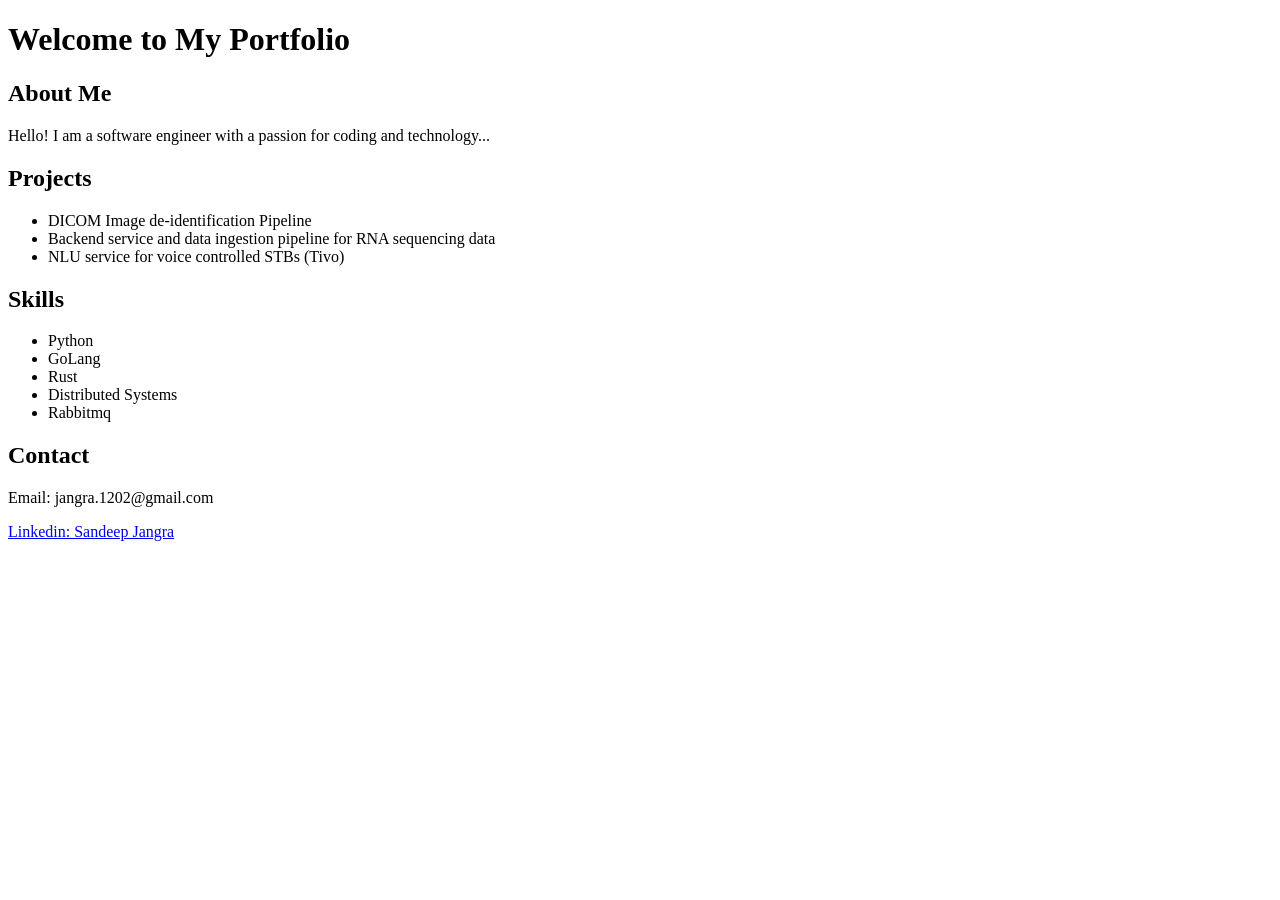
==== index.html @ b6715d5e "move index.html to root" ====
<!DOCTYPE html>
<html lang="en">
<head>
    <meta charset="UTF-8">
    <meta name="viewport" content="width=device-width, initial-scale=1.0">
    <title>Sandeep Jangra</title>
    <link rel="stylesheet" href="styles.css">
</head>
<body>
    <header>
        <h1>Welcome to My Portfolio</h1>
    </header>
    <section id="about">
        <h2>About Me</h2>
        <p>Hello! I am a software engineer with a passion for coding and technology...</p>
    </section>
    <section id="projects">
        <h2>Projects</h2>
        <ul>
	    <li>DICOM Image de-identification Pipeline</li>
            <li>Backend service and data ingestion pipeline for RNA sequencing data</li>
            <li>NLU service for voice controlled STBs (Tivo)</li>
        </ul>
    </section>
    <section id="skills">
        <h2>Skills</h2>
        <ul>
            <li>Python</li>
            <li>GoLang</li>
            <li>Rust</li>
            <li>Distributed Systems</li>
            <li>Rabbitmq</li>
        </ul>
    </section>
    <section id="contact">
        <h2>Contact</h2>
        <p>Email: jangra.1202@gmail.com</p>
	<p><a href="https://www.linkedin.com/in/sandeepjangra">Linkedin: Sandeep Jangra</a></p>
    </section>
</body>
</html>
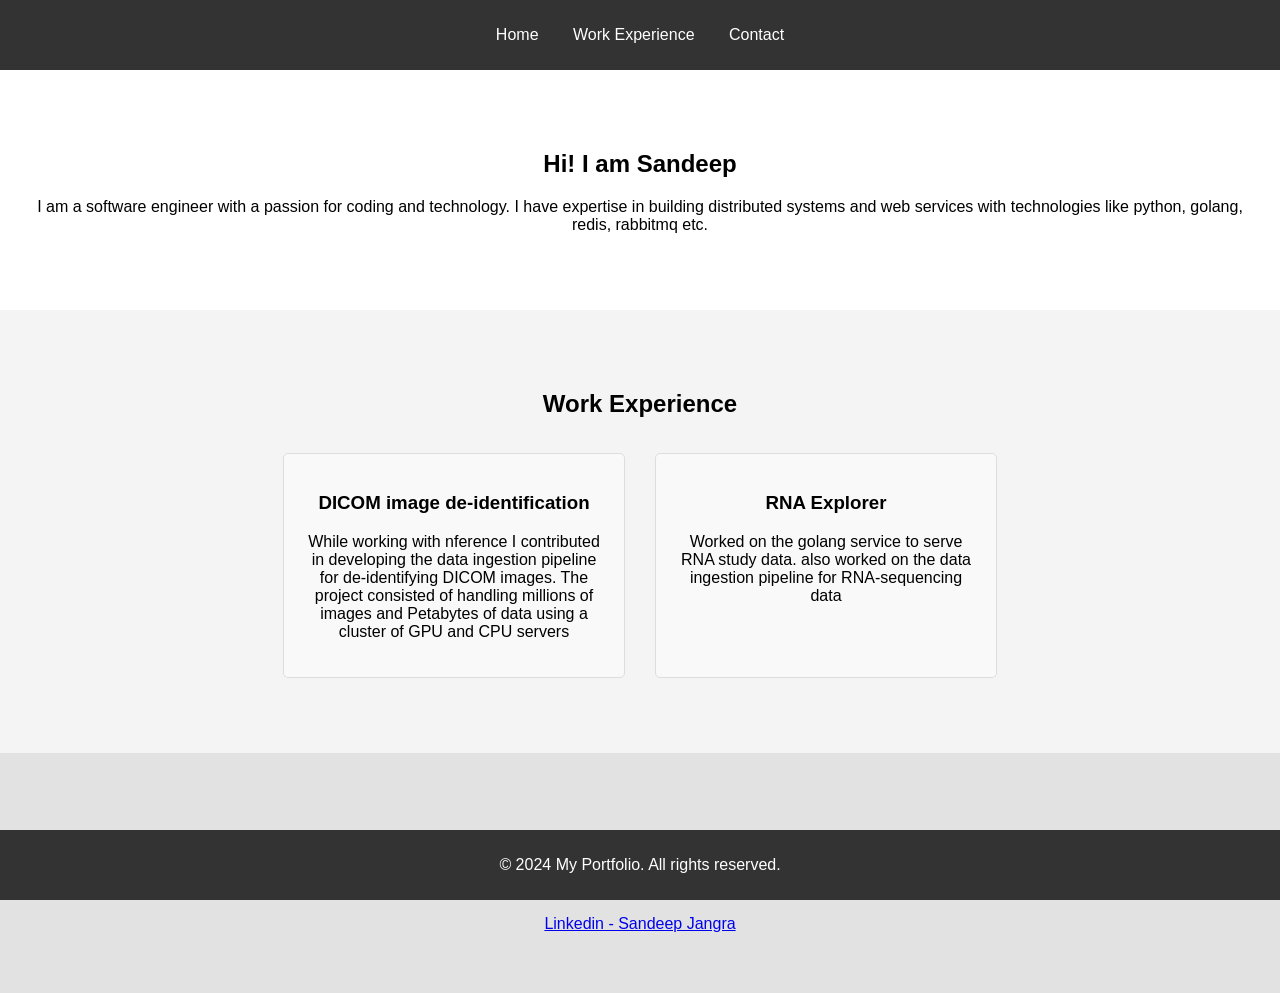
==== commit 7798046b: "styling and content changes" ====
--- a/index.html
+++ b/index.html
@@ -3,40 +3,51 @@
 <head>
     <meta charset="UTF-8">
     <meta name="viewport" content="width=device-width, initial-scale=1.0">
-    <title>Sandeep Jangra</title>
-    <link rel="stylesheet" href="styles.css">
+    <title>My Portfolio</title>
+    <link rel="stylesheet" href="style.css">
 </head>
 <body>
     <header>
-        <h1>Welcome to My Portfolio</h1>
+        <nav>
+            <ul>
+                <li><a href="#home">Home</a></li>
+                <li><a href="#work-experience">Work Experience</a></li>
+                <li><a href="#contact">Contact</a></li>
+            </ul>
+        </nav>
     </header>
-    <section id="about">
-        <h2>About Me</h2>
-        <p>Hello! I am a software engineer with a passion for coding and technology...</p>
+
+    <section id="home" class="section">
+        <h1>Hi! I am Sandeep</h1>
+        <p>I am a software engineer with a passion for coding and technology. I have expertise in building distributed systems and web services with technologies like python, golang, redis, rabbitmq etc.</p>
     </section>
-    <section id="projects">
-        <h2>Projects</h2>
-        <ul>
-	    <li>DICOM Image de-identification Pipeline</li>
-            <li>Backend service and data ingestion pipeline for RNA sequencing data</li>
-            <li>NLU service for voice controlled STBs (Tivo)</li>
-        </ul>
+
+    <section id="work-experience" class="section">
+        <h2>Work Experience</h2>
+        <div class="project-list">
+            <div class="project-item">
+                <h3>DICOM image de-identification</h3>
+                <p>While working with nference I contributed in developing the data ingestion pipeline for de-identifying DICOM images. The project consisted of handling millions of images and Petabytes of data using a cluster of GPU and CPU servers</p>
+            </div>
+            <div class="project-item">
+                <h3>RNA Explorer</h3>
+                <p>Worked on the golang service to serve RNA study data. also worked on the data ingestion pipeline for RNA-sequencing data</p>
+            </div>
+        </div>
     </section>
-    <section id="skills">
-        <h2>Skills</h2>
-        <ul>
-            <li>Python</li>
-            <li>GoLang</li>
-            <li>Rust</li>
-            <li>Distributed Systems</li>
-            <li>Rabbitmq</li>
-        </ul>
+
+    <section id="contact" class="section">
+        <h2>Contact</h2>
+        <p class="contact">
+            <a class="external-link" href="mailto:jangra.1202@gmail.com">jangra.1202@gmail.com</a>
+        </p>
+        <a href="https://www.linkedin.com/in/sandeepjangra">Linkedin - Sandeep Jangra</a>
     </section>
-    <section id="contact">
-        <h2>Contact</h2>
-        <p>Email: jangra.1202@gmail.com</p>
-	<p><a href="https://www.linkedin.com/in/sandeepjangra">Linkedin: Sandeep Jangra</a></p>
-    </section>
+
+    <footer>
+        <p>&copy; 2024 My Portfolio. All rights reserved.</p>
+    </footer>
+
+    <script src="index.js"></script>
 </body>
 </html>
-
--- a/style.css
+++ b/style.css
@@ -0,0 +1,74 @@
+body {
+    font-family: Arial, sans-serif;
+    margin: 0;
+    padding: 0;
+    background-color: #f4f4f4;
+}
+
+header {
+    background-color: #333;
+    color: #fff;
+    padding: 10px 0;
+    text-align: center;
+}
+
+nav ul {
+    list-style-type: none;
+    padding: 0;
+}
+
+nav ul li {
+    display: inline;
+    margin: 0 15px;
+}
+
+nav ul li a {
+    color: #fff;
+    text-decoration: none;
+}
+
+.section {
+    padding: 60px 20px;
+    text-align: center;
+}
+
+#home {
+    background-color: #fff;
+}
+
+#about {
+    background-color: #e2e2e2;
+}
+
+#projects {
+    background-color: #fff;
+}
+
+#contact {
+    background-color: #e2e2e2;
+}
+
+.project-list {
+    display: flex;
+    justify-content: center;
+    flex-wrap: wrap;
+}
+
+.project-item {
+    background-color: #f9f9f9;
+    margin: 15px;
+    padding: 20px;
+    border: 1px solid #ddd;
+    border-radius: 5px;
+    width: 300px;
+}
+
+footer {
+    background-color: #333;
+    color: #fff;
+    text-align: center;
+    padding: 10px 0;
+    position: fixed;
+    width: 100%;
+    bottom: 0;
+}
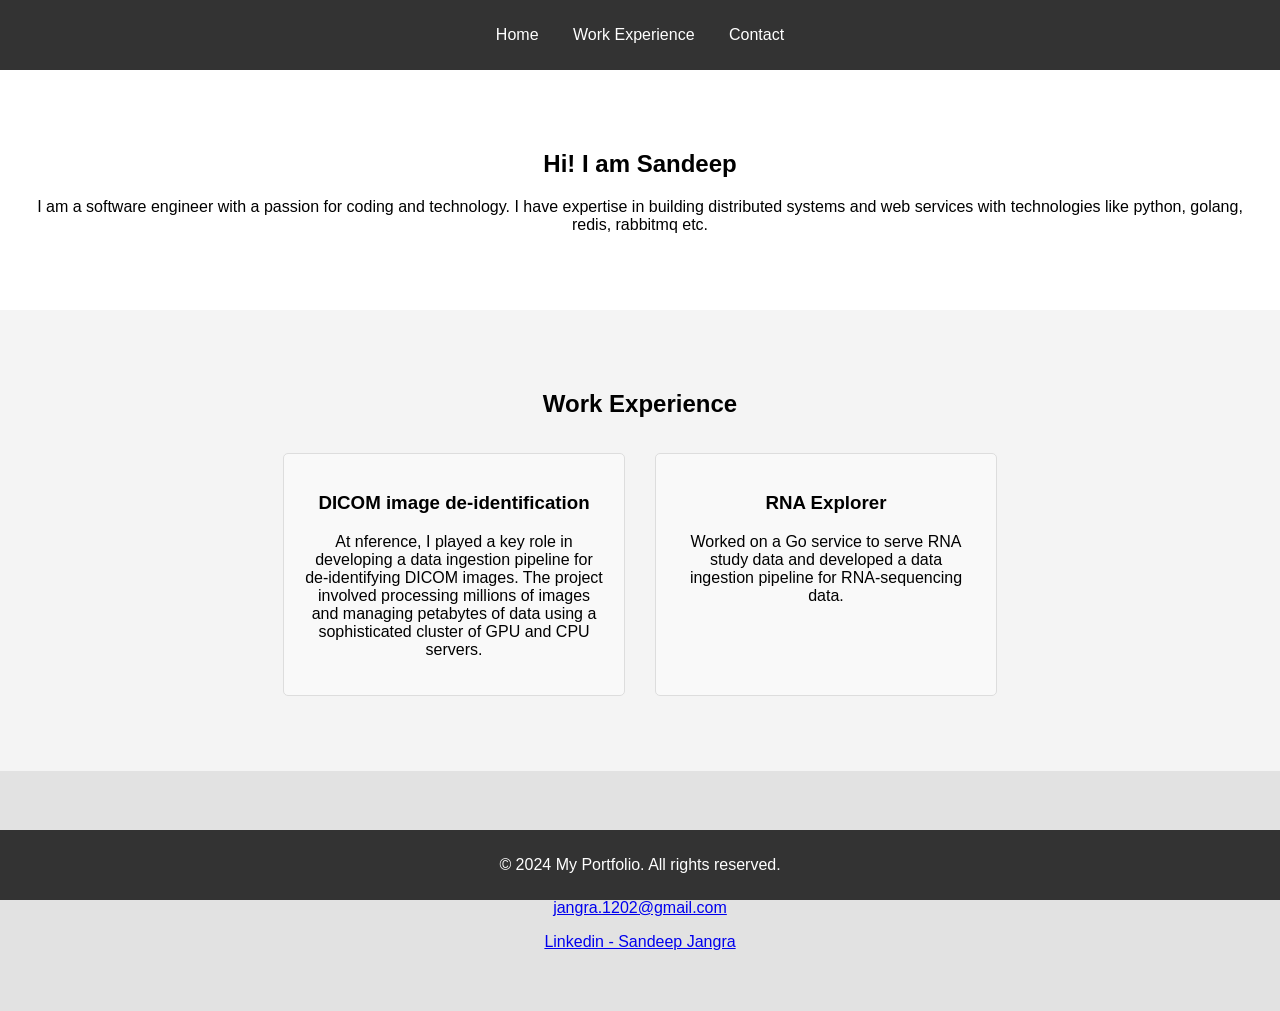
==== commit 43fb64e6: "refine text content" ====
--- a/index.html
+++ b/index.html
@@ -27,11 +27,16 @@
         <div class="project-list">
             <div class="project-item">
                 <h3>DICOM image de-identification</h3>
-                <p>While working with nference I contributed in developing the data ingestion pipeline for de-identifying DICOM images. The project consisted of handling millions of images and Petabytes of data using a cluster of GPU and CPU servers</p>
+                <p>At nference, I played a key role in developing a 
+                    data ingestion pipeline for de-identifying DICOM images. 
+                    The project involved processing millions of images and 
+                    managing petabytes of data using 
+                    a sophisticated cluster of GPU and CPU servers.</p>
             </div>
             <div class="project-item">
                 <h3>RNA Explorer</h3>
-                <p>Worked on the golang service to serve RNA study data. also worked on the data ingestion pipeline for RNA-sequencing data</p>
+                <p>Worked on a Go service to serve RNA study data and 
+                    developed a data ingestion pipeline for RNA-sequencing data.</p>
             </div>
         </div>
     </section>
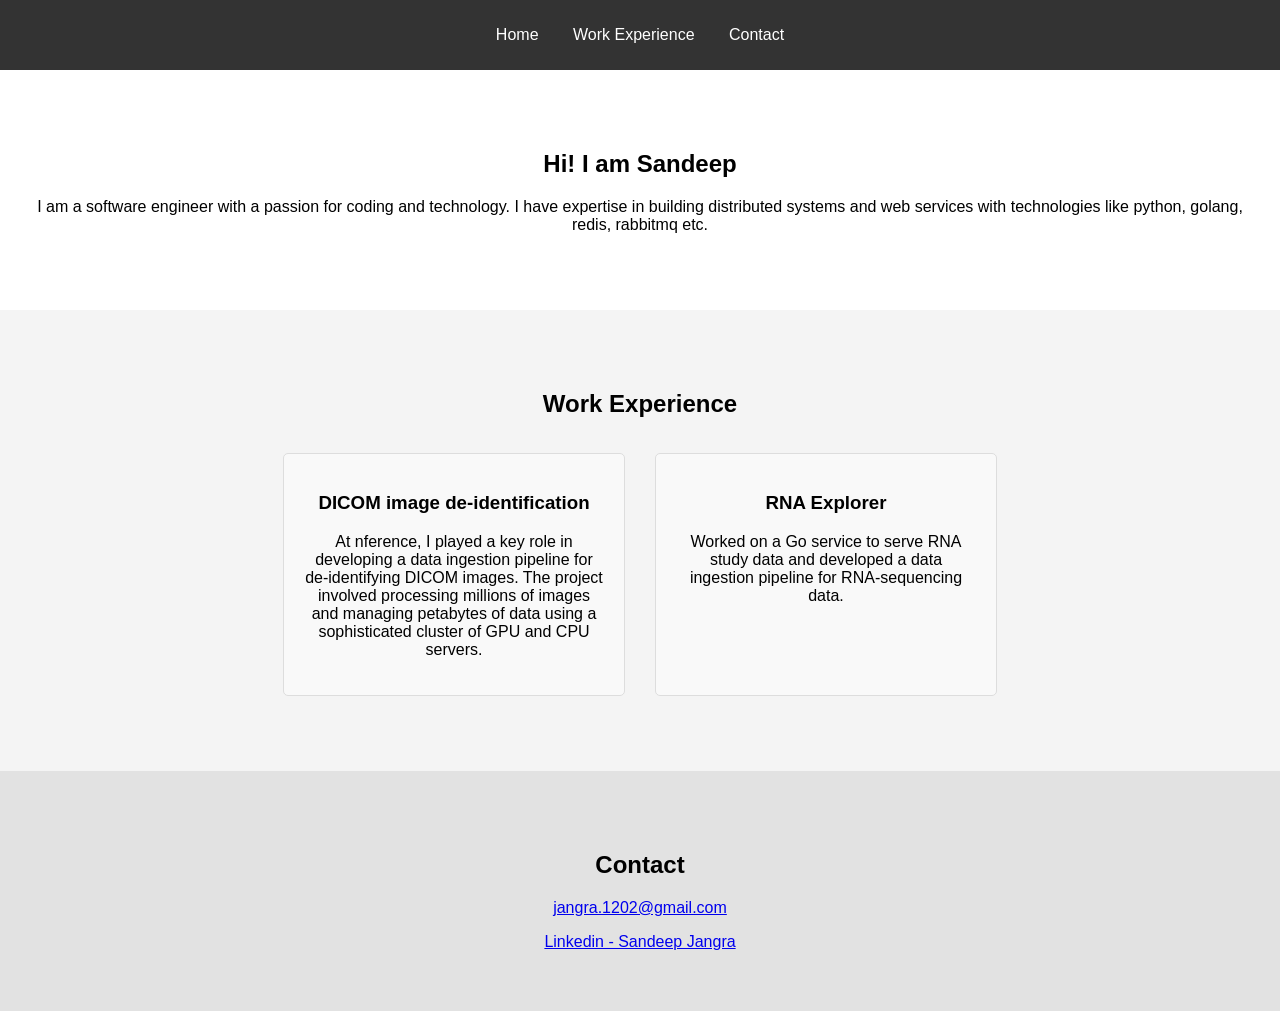
==== commit 8154d836: "update title" ====
--- a/index.html
+++ b/index.html
@@ -3,7 +3,7 @@
 <head>
     <meta charset="UTF-8">
     <meta name="viewport" content="width=device-width, initial-scale=1.0">
-    <title>My Portfolio</title>
+    <title>Sandeep Jangra</title>
     <link rel="stylesheet" href="style.css">
 </head>
 <body>
@@ -49,9 +49,9 @@
         <a href="https://www.linkedin.com/in/sandeepjangra">Linkedin - Sandeep Jangra</a>
     </section>
 
-    <footer>
+    <!-- <footer>
         <p>&copy; 2024 My Portfolio. All rights reserved.</p>
-    </footer>
+    </footer> -->
 
     <script src="index.js"></script>
 </body>
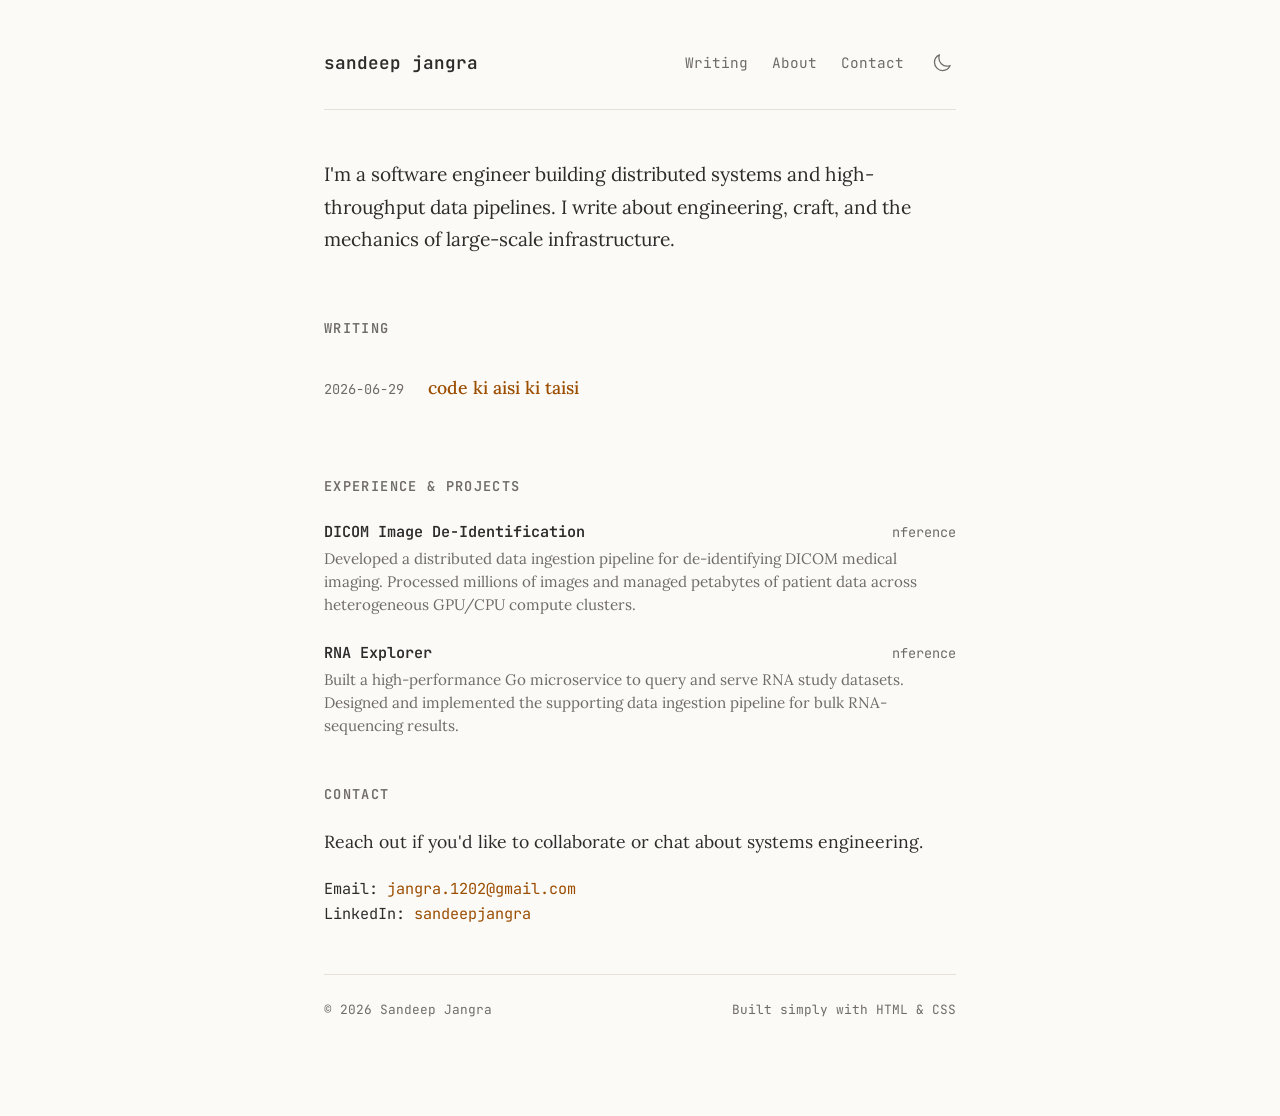
==== commit 1ff08525: "setup writing blog publish - code ki aisi ki taisi" ====
--- a/index.html
+++ b/index.html
@@ -3,55 +3,95 @@
 <head>
     <meta charset="UTF-8">
     <meta name="viewport" content="width=device-width, initial-scale=1.0">
-    <title>Sandeep Jangra</title>
+    <title>Sandeep Jangra — Writing & Software</title>
+    <meta name="description" content="Personal website and writing platform of Sandeep Jangra, a software engineer specialized in distributed systems.">
     <link rel="stylesheet" href="style.css">
+    <!-- Inline script to prevent theme flashing on load -->
+    <script>
+        const savedTheme = localStorage.getItem('theme');
+        const prefersDark = window.matchMedia('(prefers-color-scheme: dark)').matches;
+        document.documentElement.setAttribute('data-theme', savedTheme || (prefersDark ? 'dark' : 'light'));
+    </script>
 </head>
 <body>
-    <header>
-        <nav>
-            <ul>
-                <li><a href="#home">Home</a></li>
-                <li><a href="#work-experience">Work Experience</a></li>
-                <li><a href="#contact">Contact</a></li>
-            </ul>
-        </nav>
-    </header>
+    <div class="container">
+        <header>
+            <div class="logo">
+                <a href="index.html">sandeep jangra</a>
+            </div>
+            <nav>
+                <a href="#writing">Writing</a>
+                <a href="#about">About</a>
+                <a href="#contact">Contact</a>
+                <button id="theme-toggle" class="theme-toggle" aria-label="Toggle dark mode">
+                    <!-- Icon loaded via JS -->
+                </button>
+            </nav>
+        </header>
 
-    <section id="home" class="section">
-        <h1>Hi! I am Sandeep</h1>
-        <p>I am a software engineer with a passion for coding and technology. I have expertise in building distributed systems and web services with technologies like python, golang, redis, rabbitmq etc.</p>
-    </section>
+        <main>
+            <section class="intro">
+                <p>
+                    I'm a software engineer building distributed systems and high-throughput data pipelines. 
+                    I write about engineering, craft, and the mechanics of large-scale infrastructure.
+                </p>
+            </section>
 
-    <section id="work-experience" class="section">
-        <h2>Work Experience</h2>
-        <div class="project-list">
-            <div class="project-item">
-                <h3>DICOM image de-identification</h3>
-                <p>At nference, I played a key role in developing a 
-                    data ingestion pipeline for de-identifying DICOM images. 
-                    The project involved processing millions of images and 
-                    managing petabytes of data using 
-                    a sophisticated cluster of GPU and CPU servers.</p>
-            </div>
-            <div class="project-item">
-                <h3>RNA Explorer</h3>
-                <p>Worked on a Go service to serve RNA study data and 
-                    developed a data ingestion pipeline for RNA-sequencing data.</p>
-            </div>
-        </div>
-    </section>
+            <section id="writing" class="portfolio-section">
+                <h2 class="section-title">Writing</h2>
+                <ul class="post-list">
+                    <li class="post-item">
+                        <span class="post-meta">2026-06-29</span>
+                        <span class="post-title">
+                            <a href="posts/code-ki-aisi-ki-taisi.html" style="text-transform: lowercase;">code ki aisi ki taisi</a>
+                        </span>
+                    </li>
+                </ul>
+            </section>
 
-    <section id="contact" class="section">
-        <h2>Contact</h2>
-        <p class="contact">
-            <a class="external-link" href="mailto:jangra.1202@gmail.com">jangra.1202@gmail.com</a>
-        </p>
-        <a href="https://www.linkedin.com/in/sandeepjangra">Linkedin - Sandeep Jangra</a>
-    </section>
+            <section id="about" class="portfolio-section">
+                <h2 class="section-title">Experience & Projects</h2>
+                
+                <div class="job-item">
+                    <div class="job-title-row">
+                        <span class="job-title">DICOM Image De-Identification</span>
+                        <span class="job-date">nference</span>
+                    </div>
+                    <div class="job-description">
+                        Developed a distributed data ingestion pipeline for de-identifying DICOM medical imaging. 
+                        Processed millions of images and managed petabytes of patient data across heterogeneous GPU/CPU compute clusters.
+                    </div>
+                </div>
 
-    <!-- <footer>
-        <p>&copy; 2024 My Portfolio. All rights reserved.</p>
-    </footer> -->
+                <div class="job-item">
+                    <div class="job-title-row">
+                        <span class="job-title">RNA Explorer</span>
+                        <span class="job-date">nference</span>
+                    </div>
+                    <div class="job-description">
+                        Built a high-performance Go microservice to query and serve RNA study datasets. Designed and implemented 
+                        the supporting data ingestion pipeline for bulk RNA-sequencing results.
+                    </div>
+                </div>
+            </section>
+
+            <section id="contact" class="portfolio-section">
+                <h2 class="section-title">Contact</h2>
+                <p>
+                    Reach out if you'd like to collaborate or chat about systems engineering.
+                </p>
+                <p style="font-family: 'JetBrains Mono', monospace; font-size: 0.95rem;">
+                    Email: <a href="mailto:jangra.1202@gmail.com">jangra.1202@gmail.com</a><br>
+                    LinkedIn: <a href="https://www.linkedin.com/in/sandeepjangra" target="_blank" rel="noopener noreferrer">sandeepjangra</a>
+                </p>
+            </section>
+        </main>
+
+        <footer>
+            <span>© 2026 Sandeep Jangra</span>
+            <span>Built simply with HTML & CSS</span>
+        </footer>
+    </div>
 
     <script src="index.js"></script>
 </body>
--- a/style.css
+++ b/style.css
@@ -1,74 +1,366 @@
+@import url('https://fonts.googleapis.com/css2?family=JetBrains+Mono:wght@400;500;600&family=Lora:ital,wght@0,400;0,500;0,600;0,700;1,400;1,500&display=swap');
+
+:root {
+    /* Light Mode Palette - Warm Sepia/Cream */
+    --bg: #fbfaf7;
+    --bg-card: #f3efe9;
+    --text: #2e2c2b;
+    --text-muted: #706b68;
+    --primary: #9b4d00;
+    --primary-hover: #c46200;
+    --border: #e6e0d5;
+    --code-bg: #f4f0e8;
+    --selection-bg: #f2e2cf;
+}
+
+[data-theme="dark"] {
+    /* Dark Mode Palette - Deep Ink & Warm Accent */
+    --bg: #121214;
+    --bg-card: #1c1c1f;
+    --text: #e2e1e6;
+    --text-muted: #9c9a9f;
+    --primary: #ff9d3b;
+    --primary-hover: #ffb466;
+    --border: #2c2c30;
+    --code-bg: #1c1c1f;
+    --selection-bg: #3d2c1c;
+}
+
+/* Global Reset & Base */
+* {
+    box-sizing: border-box;
+}
+
+html {
+    scroll-behavior: smooth;
+}
+
 body {
-    font-family: Arial, sans-serif;
+    font-family: 'Lora', Georgia, serif;
+    font-size: 1.1rem;
+    line-height: 1.65;
+    color: var(--text);
+    background-color: var(--bg);
     margin: 0;
     padding: 0;
-    background-color: #f4f4f4;
-}
-
+    transition: background-color 0.3s ease, color 0.3s ease;
+    -webkit-font-smoothing: antialiased;
+}
+
+::selection {
+    background-color: var(--selection-bg);
+}
+
+/* Typographic Defaults */
+h1, h2, h3, h4, h5, h6 {
+    font-family: 'JetBrains Mono', monospace;
+    font-weight: 600;
+    line-height: 1.25;
+    margin-top: 1.5em;
+    margin-bottom: 0.5em;
+    color: var(--text);
+}
+
+h1 {
+    font-size: 1.8rem;
+}
+
+h2 {
+    font-size: 1.4rem;
+    border-bottom: 1px solid var(--border);
+    padding-bottom: 0.3em;
+    margin-top: 2em;
+}
+
+h3 {
+    font-size: 1.15rem;
+}
+
+a {
+    color: var(--primary);
+    text-decoration: none;
+    transition: color 0.15s ease;
+}
+
+a:hover {
+    color: var(--primary-hover);
+    text-decoration: underline;
+    text-underline-offset: 4px;
+}
+
+p {
+    margin-top: 0;
+    margin-bottom: 1.25rem;
+}
+
+/* Layout */
+.container {
+    max-width: 680px;
+    margin: 0 auto;
+    padding: 2rem 1.5rem 6rem;
+}
+
+/* Header & Navigation */
 header {
-    background-color: #333;
-    color: #fff;
-    padding: 10px 0;
-    text-align: center;
-}
-
-nav ul {
-    list-style-type: none;
+    display: flex;
+    justify-content: space-between;
+    align-items: center;
+    padding: 1rem 0 2rem;
+    border-bottom: 1px solid var(--border);
+    margin-bottom: 3rem;
+}
+
+.logo {
+    font-family: 'JetBrains Mono', monospace;
+    font-weight: 600;
+    font-size: 1.1rem;
+}
+
+.logo a {
+    color: var(--text);
+}
+
+.logo a:hover {
+    text-decoration: none;
+}
+
+nav {
+    display: flex;
+    align-items: center;
+    gap: 1.5rem;
+}
+
+nav a {
+    font-family: 'JetBrains Mono', monospace;
+    font-size: 0.9rem;
+    color: var(--text-muted);
+}
+
+nav a:hover {
+    color: var(--text);
+}
+
+/* Theme Toggle Button */
+.theme-toggle {
+    background: none;
+    border: none;
+    cursor: pointer;
+    padding: 4px;
+    color: var(--text-muted);
+    display: flex;
+    align-items: center;
+    justify-content: center;
+    transition: color 0.15s ease;
+    border-radius: 4px;
+}
+
+.theme-toggle:hover {
+    color: var(--text);
+    background-color: var(--bg-card);
+}
+
+.theme-toggle svg {
+    width: 20px;
+    height: 20px;
+}
+
+/* Intro Section */
+.intro {
+    margin-bottom: 4rem;
+}
+
+.intro p {
+    font-size: 1.2rem;
+    line-height: 1.7;
+}
+
+/* Essay List */
+.section-title {
+    font-family: 'JetBrains Mono', monospace;
+    text-transform: uppercase;
+    font-size: 0.85rem;
+    letter-spacing: 0.1em;
+    color: var(--text-muted);
+    margin-bottom: 1.5rem;
+    border: none;
     padding: 0;
 }
 
-nav ul li {
-    display: inline;
-    margin: 0 15px;
-}
-
-nav ul li a {
-    color: #fff;
-    text-decoration: none;
-}
-
-.section {
-    padding: 60px 20px;
-    text-align: center;
-}
-
-#home {
-    background-color: #fff;
-}
-
-#about {
-    background-color: #e2e2e2;
-}
-
-#projects {
-    background-color: #fff;
-}
-
-#contact {
-    background-color: #e2e2e2;
-}
-
-.project-list {
-    display: flex;
-    justify-content: center;
-    flex-wrap: wrap;
-}
-
-.project-item {
-    background-color: #f9f9f9;
-    margin: 15px;
-    padding: 20px;
-    border: 1px solid #ddd;
-    border-radius: 5px;
-    width: 300px;
-}
-
+.post-list {
+    list-style: none;
+    padding: 0;
+    margin: 0 0 4rem;
+}
+
+.post-item {
+    display: flex;
+    align-items: baseline;
+    justify-content: space-between;
+    padding: 0.75rem 0;
+    border-bottom: 1px dashed var(--border);
+}
+
+.post-item:last-child {
+    border-bottom: none;
+}
+
+.post-meta {
+    font-family: 'JetBrains Mono', monospace;
+    font-size: 0.85rem;
+    color: var(--text-muted);
+    white-space: nowrap;
+    margin-right: 1.5rem;
+}
+
+.post-title {
+    font-weight: 500;
+    text-align: left;
+    flex-grow: 1;
+}
+
+/* Post Styling & Article Elements */
+article {
+    margin-bottom: 4rem;
+}
+
+.article-header {
+    margin-bottom: 2.5rem;
+}
+
+.article-title {
+    font-family: 'Lora', Georgia, serif;
+    font-size: 2.2rem;
+    font-weight: 600;
+    line-height: 1.2;
+    margin-bottom: 0.5rem;
+}
+
+.article-meta {
+    font-family: 'JetBrains Mono', monospace;
+    font-size: 0.85rem;
+    color: var(--text-muted);
+}
+
+.article-back {
+    font-family: 'JetBrains Mono', monospace;
+    font-size: 0.85rem;
+    display: inline-flex;
+    align-items: center;
+    gap: 0.5rem;
+    margin-bottom: 2.5rem;
+}
+
+/* Structured Elements for Essays */
+blockquote {
+    border-left: 3px solid var(--primary);
+    margin: 1.5rem 0;
+    padding-left: 1.25rem;
+    font-style: italic;
+    color: var(--text-muted);
+}
+
+code {
+    font-family: 'JetBrains Mono', monospace;
+    font-size: 0.9rem;
+    background-color: var(--code-bg);
+    padding: 0.15rem 0.3rem;
+    border-radius: 3px;
+    border: 1px solid var(--border);
+}
+
+pre {
+    background-color: var(--code-bg);
+    padding: 1rem;
+    border-radius: 6px;
+    overflow-x: auto;
+    border: 1px solid var(--border);
+    margin: 1.5rem 0;
+}
+
+pre code {
+    background: none;
+    padding: 0;
+    border: none;
+    font-size: 0.85rem;
+    line-height: 1.5;
+}
+
+hr {
+    border: none;
+    border-top: 1px solid var(--border);
+    margin: 2.5rem 0;
+}
+
+/* Portfolio/About Details */
+.portfolio-section {
+    margin-bottom: 3rem;
+}
+
+.job-item {
+    margin-bottom: 1.5rem;
+}
+
+.job-title-row {
+    display: flex;
+    justify-content: space-between;
+    align-items: baseline;
+}
+
+.job-title {
+    font-family: 'JetBrains Mono', monospace;
+    font-weight: 600;
+    font-size: 0.95rem;
+    color: var(--text);
+}
+
+.job-date {
+    font-family: 'JetBrains Mono', monospace;
+    font-size: 0.85rem;
+    color: var(--text-muted);
+}
+
+.job-description {
+    font-size: 0.95rem;
+    color: var(--text-muted);
+    margin-top: 0.25rem;
+    line-height: 1.5;
+}
+
+/* Footer styling */
 footer {
-    background-color: #333;
-    color: #fff;
-    text-align: center;
-    padding: 10px 0;
-    position: fixed;
-    width: 100%;
-    bottom: 0;
-}
+    border-top: 1px solid var(--border);
+    padding-top: 1.5rem;
+    display: flex;
+    justify-content: space-between;
+    align-items: center;
+    font-family: 'JetBrains Mono', monospace;
+    font-size: 0.8rem;
+    color: var(--text-muted);
+}
+
+/* Responsive adjustments */
+@media (max-width: 600px) {
+    .container {
+        padding: 1rem 1rem 4rem;
+    }
+    
+    header {
+        margin-bottom: 2rem;
+    }
+    
+    .post-item {
+        flex-direction: column;
+        align-items: flex-start;
+        gap: 0.25rem;
+    }
+    
+    .post-meta {
+        margin-right: 0;
+    }
+    
+    .job-title-row {
+        flex-direction: column;
+        align-items: flex-start;
+        gap: 0.1rem;
+    }
+}
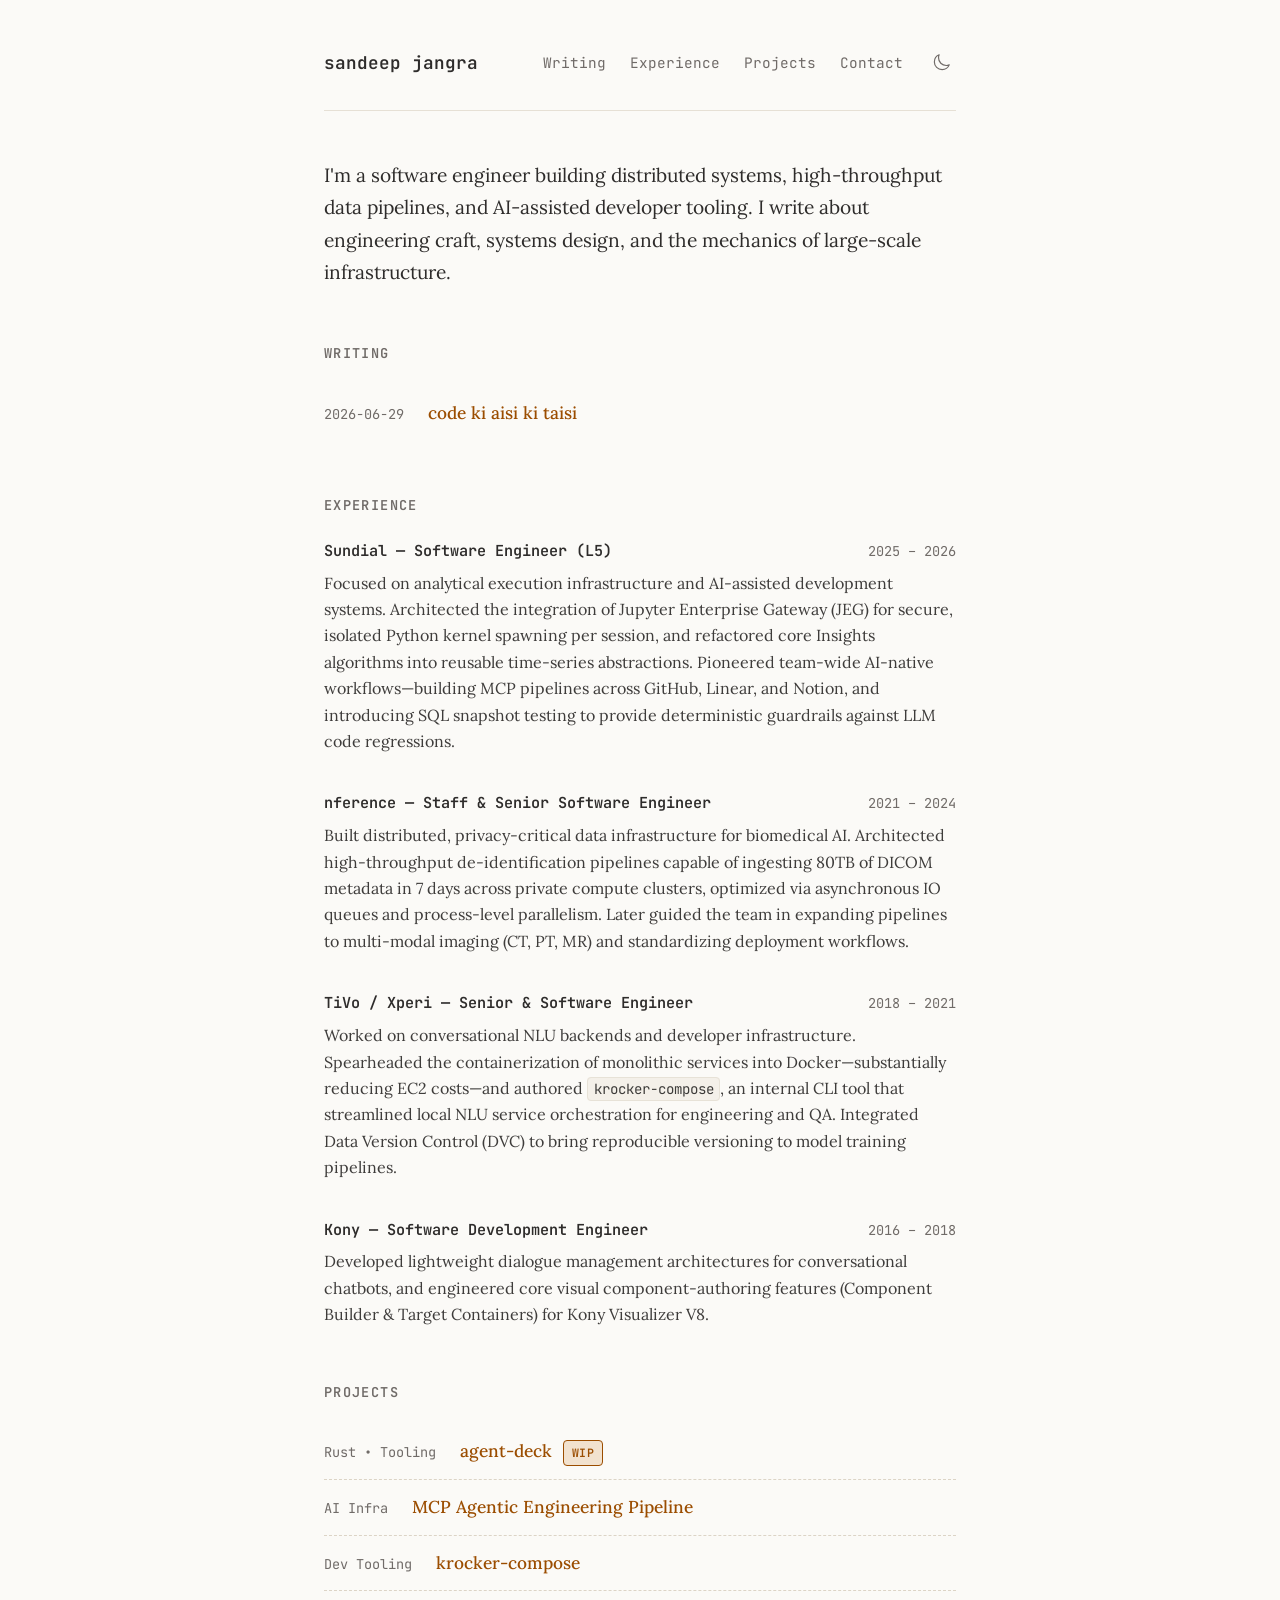
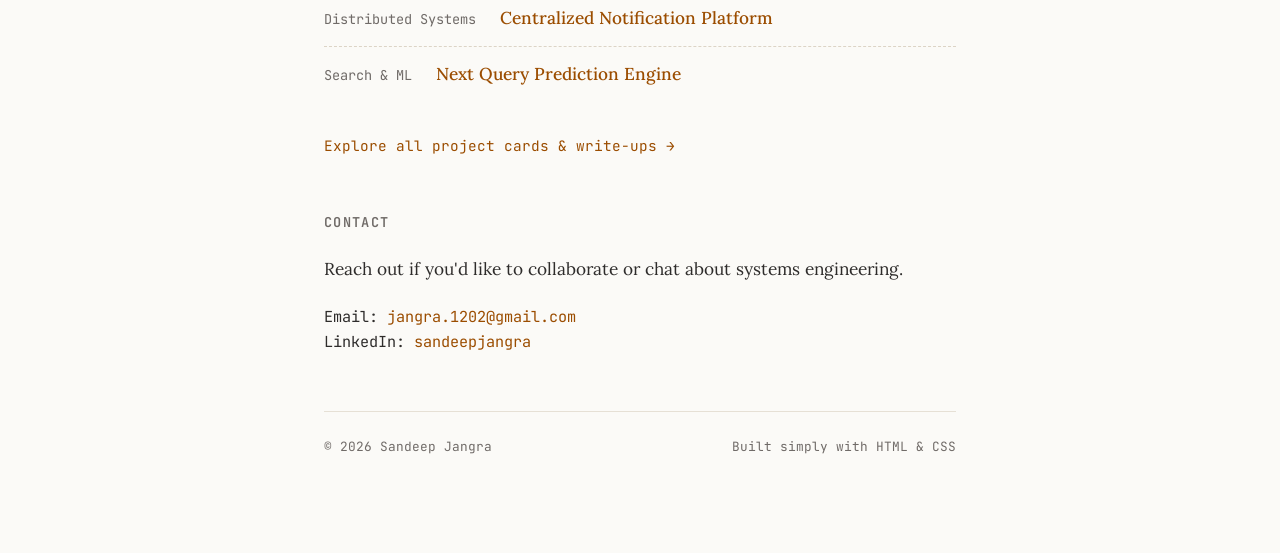
==== commit a1ee9ba7: "Add dedicated projects page, standalone project articles, and unified theme system" ====
--- a/index.html
+++ b/index.html
@@ -5,6 +5,12 @@
     <meta name="viewport" content="width=device-width, initial-scale=1.0">
     <title>Sandeep Jangra — Writing & Software</title>
     <meta name="description" content="Personal website and writing platform of Sandeep Jangra, a software engineer specialized in distributed systems.">
+    
+    <!-- Google Fonts -->
+    <link rel="preconnect" href="https://fonts.googleapis.com">
+    <link rel="preconnect" href="https://fonts.gstatic.com" crossorigin>
+    <link href="https://fonts.googleapis.com/css2?family=JetBrains+Mono:ital,wght@0,400;0,500;0,600;0,700;1,400&family=Lora:ital,wght@0,400;0,500;0,600;0,700;1,400;1,500&display=swap" rel="stylesheet">
+
     <link rel="stylesheet" href="style.css">
     <!-- Inline script to prevent theme flashing on load -->
     <script>
@@ -20,9 +26,10 @@
                 <a href="index.html">sandeep jangra</a>
             </div>
             <nav>
-                <a href="#writing">Writing</a>
-                <a href="#about">About</a>
-                <a href="#contact">Contact</a>
+                <a href="#writing" class="nav-link">Writing</a>
+                <a href="#experience" class="nav-link">Experience</a>
+                <a href="projects.html" class="nav-link">Projects</a>
+                <a href="#contact" class="nav-link">Contact</a>
                 <button id="theme-toggle" class="theme-toggle" aria-label="Toggle dark mode">
                     <!-- Icon loaded via JS -->
                 </button>
@@ -32,8 +39,8 @@
         <main>
             <section class="intro">
                 <p>
-                    I'm a software engineer building distributed systems and high-throughput data pipelines. 
-                    I write about engineering, craft, and the mechanics of large-scale infrastructure.
+                    I'm a software engineer building distributed systems, high-throughput data pipelines, and AI-assisted developer tooling. 
+                    I write about engineering craft, systems design, and the mechanics of large-scale infrastructure.
                 </p>
             </section>
 
@@ -49,30 +56,88 @@
                 </ul>
             </section>
 
-            <section id="about" class="portfolio-section">
-                <h2 class="section-title">Experience & Projects</h2>
+            <section id="experience" class="portfolio-section">
+                <div id="about"></div>
+                <h2 class="section-title">Experience</h2>
                 
                 <div class="job-item">
                     <div class="job-title-row">
-                        <span class="job-title">DICOM Image De-Identification</span>
-                        <span class="job-date">nference</span>
+                        <span class="job-title">Sundial — Software Engineer (L5)</span>
+                        <span class="job-date">2025 – 2026</span>
                     </div>
                     <div class="job-description">
-                        Developed a distributed data ingestion pipeline for de-identifying DICOM medical imaging. 
-                        Processed millions of images and managed petabytes of patient data across heterogeneous GPU/CPU compute clusters.
+                        Focused on analytical execution infrastructure and AI-assisted development systems. Architected the integration of Jupyter Enterprise Gateway (JEG) for secure, isolated Python kernel spawning per session, and refactored core Insights algorithms into reusable time-series abstractions. Pioneered team-wide AI-native workflows—building MCP pipelines across GitHub, Linear, and Notion, and introducing SQL snapshot testing to provide deterministic guardrails against LLM code regressions.
                     </div>
                 </div>
 
                 <div class="job-item">
                     <div class="job-title-row">
-                        <span class="job-title">RNA Explorer</span>
-                        <span class="job-date">nference</span>
+                        <span class="job-title">nference — Staff & Senior Software Engineer</span>
+                        <span class="job-date">2021 – 2024</span>
                     </div>
                     <div class="job-description">
-                        Built a high-performance Go microservice to query and serve RNA study datasets. Designed and implemented 
-                        the supporting data ingestion pipeline for bulk RNA-sequencing results.
+                        Built distributed, privacy-critical data infrastructure for biomedical AI. Architected high-throughput de-identification pipelines capable of ingesting 80TB of DICOM metadata in 7 days across private compute clusters, optimized via asynchronous IO queues and process-level parallelism. Later guided the team in expanding pipelines to multi-modal imaging (CT, PT, MR) and standardizing deployment workflows.
                     </div>
                 </div>
+
+                <div class="job-item">
+                    <div class="job-title-row">
+                        <span class="job-title">TiVo / Xperi — Senior & Software Engineer</span>
+                        <span class="job-date">2018 – 2021</span>
+                    </div>
+                    <div class="job-description">
+                        Worked on conversational NLU backends and developer infrastructure. Spearheaded the containerization of monolithic services into Docker—substantially reducing EC2 costs—and authored <code>krocker-compose</code>, an internal CLI tool that streamlined local NLU service orchestration for engineering and QA. Integrated Data Version Control (DVC) to bring reproducible versioning to model training pipelines.
+                    </div>
+                </div>
+
+                <div class="job-item">
+                    <div class="job-title-row">
+                        <span class="job-title">Kony — Software Development Engineer</span>
+                        <span class="job-date">2016 – 2018</span>
+                    </div>
+                    <div class="job-description">
+                        Developed lightweight dialogue management architectures for conversational chatbots, and engineered core visual component-authoring features (Component Builder & Target Containers) for Kony Visualizer V8.
+                    </div>
+                </div>
+            </section>
+
+            <section id="projects" class="portfolio-section">
+                <h2 class="section-title">Projects</h2>
+                <ul class="post-list" style="margin-bottom: 2rem;">
+                    <li class="post-item">
+                        <span class="post-meta">Rust • Tooling</span>
+                        <span class="post-title">
+                            <a href="projects/agent-deck.html">agent-deck</a> <span class="badge badge-wip">WIP</span>
+                        </span>
+                    </li>
+                    <li class="post-item">
+                        <span class="post-meta">AI Infra</span>
+                        <span class="post-title">
+                            <a href="projects/mcp-agentic-pipeline.html">MCP Agentic Engineering Pipeline</a>
+                        </span>
+                    </li>
+                    <li class="post-item">
+                        <span class="post-meta">Dev Tooling</span>
+                        <span class="post-title">
+                            <a href="projects/krocker-compose.html">krocker-compose</a>
+                        </span>
+                    </li>
+                    <li class="post-item">
+                        <span class="post-meta">Distributed Systems</span>
+                        <span class="post-title">
+                            <a href="projects/centralized-notification-platform.html">Centralized Notification Platform</a>
+                        </span>
+                    </li>
+                    <li class="post-item">
+                        <span class="post-meta">Search & ML</span>
+                        <span class="post-title">
+                            <a href="projects/next-query-prediction.html">Next Query Prediction Engine</a>
+                        </span>
+                    </li>
+                </ul>
+                <p style="font-family: 'JetBrains Mono', monospace; font-size: 0.9rem;">
+                    <a href="projects.html">Explore all project cards & write-ups →</a>
+                </p>
             </section>
 
             <section id="contact" class="portfolio-section">
--- a/style.css
+++ b/style.css
@@ -1,59 +1,98 @@
-@import url('https://fonts.googleapis.com/css2?family=JetBrains+Mono:wght@400;500;600&family=Lora:ital,wght@0,400;0,500;0,600;0,700;1,400;1,500&display=swap');
+/* ==========================================================================
+   THEME & DESIGN SYSTEM TOKENS
+   Easily customize the entire portfolio by adjusting the tokens below.
+   ========================================================================== */
+
+@import url('https://fonts.googleapis.com/css2?family=JetBrains+Mono:ital,wght@0,400;0,500;0,600;0,700;1,400&family=Lora:ital,wght@0,400;0,500;0,600;0,700;1,400;1,500&display=swap');
 
 :root {
-    /* Light Mode Palette - Warm Sepia/Cream */
+    /* Typography Tokens */
+    --font-serif: 'Lora', Georgia, 'Times New Roman', serif;
+    --font-mono: 'JetBrains Mono', ui-monospace, SFMono-Regular, Menlo, Monaco, Consolas, monospace;
+    --font-sans: -apple-system, BlinkMacSystemFont, "Segoe UI", Roboto, Helvetica, Arial, sans-serif;
+    
+    --font-size-base: 1.08rem;
+    --line-height-base: 1.68;
+    
+    /* Layout Tokens */
+    --max-width: 680px;
+    --radius-sm: 4px;
+    --radius-md: 8px;
+    --radius-lg: 12px;
+    --transition-fast: 0.15s ease;
+    --transition-theme: 0.3s ease;
+
+    /* Light Theme Palette - Warm Sepia / Cream / Academic Minimalist */
     --bg: #fbfaf7;
     --bg-card: #f3efe9;
+    --bg-card-hover: #ebe5dc;
     --text: #2e2c2b;
     --text-muted: #706b68;
+    --text-faint: #9c9692;
     --primary: #9b4d00;
     --primary-hover: #c46200;
     --border: #e6e0d5;
+    --border-dashed: #dcd4c6;
     --code-bg: #f4f0e8;
     --selection-bg: #f2e2cf;
+    --shadow-card: 0 2px 8px rgba(0, 0, 0, 0.03);
+    --shadow-hover: 0 4px 14px rgba(0, 0, 0, 0.07);
 }
 
 [data-theme="dark"] {
-    /* Dark Mode Palette - Deep Ink & Warm Accent */
+    /* Dark Theme Palette - Deep Ink & Warm Amber */
     --bg: #121214;
-    --bg-card: #1c1c1f;
+    --bg-card: #1a1a1d;
+    --bg-card-hover: #222226;
     --text: #e2e1e6;
     --text-muted: #9c9a9f;
+    --text-faint: #67656c;
     --primary: #ff9d3b;
     --primary-hover: #ffb466;
     --border: #2c2c30;
+    --border-dashed: #38383e;
     --code-bg: #1c1c1f;
     --selection-bg: #3d2c1c;
-}
-
-/* Global Reset & Base */
+    --shadow-card: 0 2px 8px rgba(0, 0, 0, 0.25);
+    --shadow-hover: 0 4px 16px rgba(0, 0, 0, 0.45);
+}
+
+/* ==========================================================================
+   GLOBAL RESET & BASE
+   ========================================================================== */
+
 * {
     box-sizing: border-box;
 }
 
 html {
     scroll-behavior: smooth;
+    font-size: 16px;
 }
 
 body {
-    font-family: 'Lora', Georgia, serif;
-    font-size: 1.1rem;
-    line-height: 1.65;
+    font-family: var(--font-serif);
+    font-size: var(--font-size-base);
+    line-height: var(--line-height-base);
     color: var(--text);
     background-color: var(--bg);
     margin: 0;
     padding: 0;
-    transition: background-color 0.3s ease, color 0.3s ease;
+    transition: background-color var(--transition-theme), color var(--transition-theme);
     -webkit-font-smoothing: antialiased;
+    -moz-osx-font-smoothing: grayscale;
 }
 
 ::selection {
     background-color: var(--selection-bg);
 }
 
-/* Typographic Defaults */
+/* ==========================================================================
+   TYPOGRAPHY
+   ========================================================================== */
+
 h1, h2, h3, h4, h5, h6 {
-    font-family: 'JetBrains Mono', monospace;
+    font-family: var(--font-mono);
     font-weight: 600;
     line-height: 1.25;
     margin-top: 1.5em;
@@ -66,10 +105,10 @@
 }
 
 h2 {
-    font-size: 1.4rem;
+    font-size: 1.35rem;
     border-bottom: 1px solid var(--border);
-    padding-bottom: 0.3em;
-    margin-top: 2em;
+    padding-bottom: 0.35em;
+    margin-top: 2.2rem;
 }
 
 h3 {
@@ -79,7 +118,7 @@
 a {
     color: var(--primary);
     text-decoration: none;
-    transition: color 0.15s ease;
+    transition: color var(--transition-fast);
 }
 
 a:hover {
@@ -93,14 +132,26 @@
     margin-bottom: 1.25rem;
 }
 
-/* Layout */
+hr {
+    border: none;
+    border-top: 1px solid var(--border);
+    margin: 2.5rem 0;
+}
+
+/* ==========================================================================
+   LAYOUT
+   ========================================================================== */
+
 .container {
-    max-width: 680px;
+    max-width: var(--max-width);
     margin: 0 auto;
     padding: 2rem 1.5rem 6rem;
 }
 
-/* Header & Navigation */
+/* ==========================================================================
+   HEADER & NAVIGATION
+   ========================================================================== */
+
 header {
     display: flex;
     justify-content: space-between;
@@ -111,7 +162,7 @@
 }
 
 .logo {
-    font-family: 'JetBrains Mono', monospace;
+    font-family: var(--font-mono);
     font-weight: 600;
     font-size: 1.1rem;
 }
@@ -130,14 +181,20 @@
     gap: 1.5rem;
 }
 
-nav a {
-    font-family: 'JetBrains Mono', monospace;
+nav a, .nav-link {
+    font-family: var(--font-mono);
     font-size: 0.9rem;
     color: var(--text-muted);
-}
-
-nav a:hover {
-    color: var(--text);
+    transition: color var(--transition-fast);
+}
+
+nav a:hover, .nav-link:hover {
+    color: var(--text);
+}
+
+.nav-link.active, nav a.active {
+    color: var(--text);
+    font-weight: 600;
 }
 
 /* Theme Toggle Button */
@@ -145,13 +202,13 @@
     background: none;
     border: none;
     cursor: pointer;
-    padding: 4px;
-    color: var(--text-muted);
-    display: flex;
+    padding: 5px;
+    color: var(--text-muted);
+    display: inline-flex;
     align-items: center;
     justify-content: center;
-    transition: color 0.15s ease;
-    border-radius: 4px;
+    transition: color var(--transition-fast), background-color var(--transition-fast);
+    border-radius: var(--radius-sm);
 }
 
 .theme-toggle:hover {
@@ -160,13 +217,17 @@
 }
 
 .theme-toggle svg {
-    width: 20px;
-    height: 20px;
-}
-
-/* Intro Section */
+    width: 19px;
+    height: 19px;
+    display: block;
+}
+
+/* ==========================================================================
+   INTRO & SECTION HEADERS
+   ========================================================================== */
+
 .intro {
-    margin-bottom: 4rem;
+    margin-bottom: 3.5rem;
 }
 
 .intro p {
@@ -174,9 +235,8 @@
     line-height: 1.7;
 }
 
-/* Essay List */
 .section-title {
-    font-family: 'JetBrains Mono', monospace;
+    font-family: var(--font-mono);
     text-transform: uppercase;
     font-size: 0.85rem;
     letter-spacing: 0.1em;
@@ -186,18 +246,26 @@
     padding: 0;
 }
 
+.portfolio-section {
+    margin-bottom: 3.5rem;
+}
+
+/* ==========================================================================
+   POSTS & TEASER LISTINGS (HOME & WRITING)
+   ========================================================================== */
+
 .post-list {
     list-style: none;
     padding: 0;
-    margin: 0 0 4rem;
+    margin: 0 0 3.5rem;
 }
 
 .post-item {
     display: flex;
     align-items: baseline;
     justify-content: space-between;
-    padding: 0.75rem 0;
-    border-bottom: 1px dashed var(--border);
+    padding: 0.8rem 0;
+    border-bottom: 1px dashed var(--border-dashed);
 }
 
 .post-item:last-child {
@@ -205,7 +273,7 @@
 }
 
 .post-meta {
-    font-family: 'JetBrains Mono', monospace;
+    font-family: var(--font-mono);
     font-size: 0.85rem;
     color: var(--text-muted);
     white-space: nowrap;
@@ -218,31 +286,229 @@
     flex-grow: 1;
 }
 
-/* Post Styling & Article Elements */
+/* ==========================================================================
+   EXPERIENCE SECTION
+   ========================================================================== */
+
+.job-item {
+    margin-bottom: 2.25rem;
+}
+
+.job-item:last-child {
+    margin-bottom: 0;
+}
+
+.job-title-row {
+    display: flex;
+    justify-content: space-between;
+    align-items: baseline;
+    gap: 1rem;
+    margin-bottom: 0.4rem;
+}
+
+.job-title {
+    font-family: var(--font-mono);
+    font-weight: 600;
+    font-size: 0.95rem;
+    color: var(--text);
+}
+
+.job-date {
+    font-family: var(--font-mono);
+    font-size: 0.85rem;
+    color: var(--text-muted);
+    white-space: nowrap;
+}
+
+.job-description {
+    font-size: 1rem;
+    line-height: 1.65;
+    color: var(--text);
+    opacity: 0.92;
+}
+
+.job-description p {
+    margin-bottom: 0.5rem;
+}
+
+.job-description p:last-child {
+    margin-bottom: 0;
+}
+
+/* ==========================================================================
+   PROJECT CARDS & GRID (projects.html)
+   ========================================================================== */
+
+.project-grid {
+    display: flex;
+    flex-direction: column;
+    gap: 1.75rem;
+    margin: 2rem 0 3.5rem;
+}
+
+.project-card {
+    background-color: var(--bg-card);
+    border: 1px solid var(--border);
+    border-radius: var(--radius-md);
+    padding: 1.5rem;
+    transition: transform var(--transition-fast), border-color var(--transition-fast), background-color var(--transition-fast), box-shadow var(--transition-fast);
+    display: flex;
+    flex-direction: column;
+    text-decoration: none;
+    color: var(--text);
+    box-shadow: var(--shadow-card);
+}
+
+.project-card:hover {
+    background-color: var(--bg-card-hover);
+    border-color: var(--primary);
+    text-decoration: none;
+    transform: translateY(-2px);
+    box-shadow: var(--shadow-hover);
+}
+
+.project-card-header {
+    display: flex;
+    justify-content: space-between;
+    align-items: baseline;
+    gap: 0.75rem;
+    margin-bottom: 0.6rem;
+    flex-wrap: wrap;
+}
+
+.project-card-title {
+    font-family: var(--font-mono);
+    font-size: 1.15rem;
+    font-weight: 600;
+    color: var(--text);
+    display: flex;
+    align-items: center;
+    gap: 0.5rem;
+}
+
+.project-card-title a {
+    color: var(--text);
+    text-decoration: none;
+}
+
+.project-card:hover .project-card-title a,
+.project-card:hover .project-card-title {
+    color: var(--primary);
+}
+
+.project-card-date {
+    font-family: var(--font-mono);
+    font-size: 0.85rem;
+    color: var(--text-muted);
+}
+
+.project-card-desc {
+    font-size: 1rem;
+    line-height: 1.6;
+    color: var(--text);
+    opacity: 0.92;
+    margin-bottom: 1.25rem;
+}
+
+.project-card-tags {
+    display: flex;
+    flex-wrap: wrap;
+    gap: 0.4rem;
+    margin-top: auto;
+}
+
+.project-tag {
+    font-family: var(--font-mono);
+    font-size: 0.75rem;
+    background-color: var(--code-bg);
+    color: var(--text-muted);
+    padding: 0.2rem 0.5rem;
+    border-radius: var(--radius-sm);
+    border: 1px solid var(--border);
+}
+
+.project-card-actions {
+    display: flex;
+    align-items: center;
+    justify-content: space-between;
+    margin-top: 1.25rem;
+    padding-top: 0.85rem;
+    border-top: 1px dashed var(--border-dashed);
+    font-family: var(--font-mono);
+    font-size: 0.85rem;
+}
+
+.project-card-link-primary {
+    font-weight: 500;
+    color: var(--primary);
+}
+
+.project-card-link-ext {
+    color: var(--text-muted);
+}
+
+.project-card-link-ext:hover {
+    color: var(--primary);
+}
+
+/* ==========================================================================
+   BADGES & STATUS PILLS
+   ========================================================================== */
+
+.badge {
+    font-family: var(--font-mono);
+    font-size: 0.72rem;
+    font-weight: 600;
+    text-transform: uppercase;
+    letter-spacing: 0.05em;
+    padding: 0.15rem 0.45rem;
+    border-radius: var(--radius-sm);
+    display: inline-block;
+    vertical-align: middle;
+    margin-left: 0.4rem;
+}
+
+.badge-wip {
+    background-color: var(--selection-bg);
+    color: var(--primary);
+    border: 1px solid var(--primary);
+}
+
+.badge-tag {
+    background-color: var(--code-bg);
+    color: var(--text-muted);
+    border: 1px solid var(--border);
+}
+
+/* ==========================================================================
+   ARTICLE & ESSAY PAGES (posts/*.html & projects/*.html)
+   ========================================================================== */
+
 article {
     margin-bottom: 4rem;
 }
 
 .article-header {
-    margin-bottom: 2.5rem;
+    margin-bottom: 2rem;
 }
 
 .article-title {
-    font-family: 'Lora', Georgia, serif;
+    font-family: var(--font-serif);
     font-size: 2.2rem;
     font-weight: 600;
     line-height: 1.2;
     margin-bottom: 0.5rem;
+    margin-top: 0;
 }
 
 .article-meta {
-    font-family: 'JetBrains Mono', monospace;
+    font-family: var(--font-mono);
     font-size: 0.85rem;
     color: var(--text-muted);
 }
 
 .article-back {
-    font-family: 'JetBrains Mono', monospace;
+    font-family: var(--font-mono);
     font-size: 0.85rem;
     display: inline-flex;
     align-items: center;
@@ -250,7 +516,7 @@
     margin-bottom: 2.5rem;
 }
 
-/* Structured Elements for Essays */
+/* Structured Article Elements */
 blockquote {
     border-left: 3px solid var(--primary);
     margin: 1.5rem 0;
@@ -260,18 +526,18 @@
 }
 
 code {
-    font-family: 'JetBrains Mono', monospace;
-    font-size: 0.9rem;
+    font-family: var(--font-mono);
+    font-size: 0.88rem;
     background-color: var(--code-bg);
-    padding: 0.15rem 0.3rem;
-    border-radius: 3px;
+    padding: 0.15rem 0.35rem;
+    border-radius: var(--radius-sm);
     border: 1px solid var(--border);
 }
 
 pre {
     background-color: var(--code-bg);
-    padding: 1rem;
-    border-radius: 6px;
+    padding: 1rem 1.25rem;
+    border-radius: var(--radius-md);
     overflow-x: auto;
     border: 1px solid var(--border);
     margin: 1.5rem 0;
@@ -285,60 +551,97 @@
     line-height: 1.5;
 }
 
-hr {
-    border: none;
-    border-top: 1px solid var(--border);
-    margin: 2.5rem 0;
-}
-
-/* Portfolio/About Details */
-.portfolio-section {
-    margin-bottom: 3rem;
-}
-
-.job-item {
-    margin-bottom: 1.5rem;
-}
-
-.job-title-row {
-    display: flex;
-    justify-content: space-between;
-    align-items: baseline;
-}
-
-.job-title {
-    font-family: 'JetBrains Mono', monospace;
-    font-weight: 600;
-    font-size: 0.95rem;
-    color: var(--text);
-}
-
-.job-date {
-    font-family: 'JetBrains Mono', monospace;
-    font-size: 0.85rem;
-    color: var(--text-muted);
-}
-
-.job-description {
-    font-size: 0.95rem;
-    color: var(--text-muted);
-    margin-top: 0.25rem;
-    line-height: 1.5;
-}
-
-/* Footer styling */
+/* Project Detail Meta Box */
+.project-meta-box {
+    background-color: var(--bg-card);
+    border: 1px solid var(--border);
+    border-radius: var(--radius-md);
+    padding: 1rem 1.25rem;
+    margin: 1.5rem 0 2rem;
+    font-family: var(--font-mono);
+    font-size: 0.85rem;
+}
+
+.project-meta-row {
+    display: flex;
+    gap: 0.75rem;
+    margin-bottom: 0.4rem;
+}
+
+.project-meta-row:last-child {
+    margin-bottom: 0;
+}
+
+.project-meta-label {
+    color: var(--text-muted);
+    min-width: 90px;
+}
+
+.project-meta-val {
+    color: var(--text);
+}
+
+/* Media, Images & Figure Styles */
+figure {
+    margin: 1.5rem 0;
+    padding: 0;
+}
+
+figure img, .project-image {
+    width: 100%;
+    max-width: 100%;
+    height: auto;
+    border-radius: var(--radius-md);
+    border: 1px solid var(--border);
+    background-color: var(--code-bg);
+    display: block;
+}
+
+figcaption {
+    font-family: var(--font-mono);
+    font-size: 0.8rem;
+    color: var(--text-muted);
+    margin-top: 0.5rem;
+    text-align: center;
+}
+
+.project-images-grid {
+    display: grid;
+    grid-template-columns: repeat(auto-fit, minmax(260px, 1fr));
+    gap: 1rem;
+    margin: 1.25rem 0;
+}
+
+.project-preview-block {
+    margin: 1.5rem 0;
+}
+
+.project-preview-block pre {
+    margin: 0;
+    font-size: 0.8rem;
+    line-height: 1.35;
+    overflow-x: auto;
+}
+
+/* ==========================================================================
+   FOOTER
+   ========================================================================== */
+
 footer {
     border-top: 1px solid var(--border);
     padding-top: 1.5rem;
     display: flex;
     justify-content: space-between;
     align-items: center;
-    font-family: 'JetBrains Mono', monospace;
+    font-family: var(--font-mono);
     font-size: 0.8rem;
     color: var(--text-muted);
 }
 
-/* Responsive adjustments */
+/* ==========================================================================
+   RESPONSIVE ADJUSTMENTS
+   ========================================================================== */
+
 @media (max-width: 600px) {
     .container {
         padding: 1rem 1rem 4rem;
@@ -346,6 +649,10 @@
     
     header {
         margin-bottom: 2rem;
+    }
+    
+    nav {
+        gap: 1rem;
     }
     
     .post-item {
@@ -363,4 +670,15 @@
         align-items: flex-start;
         gap: 0.1rem;
     }
-}
+    
+    .project-card-header {
+        flex-direction: column;
+        align-items: flex-start;
+        gap: 0.25rem;
+    }
+    
+    .project-meta-row {
+        flex-direction: column;
+        gap: 0.15rem;
+    }
+}
